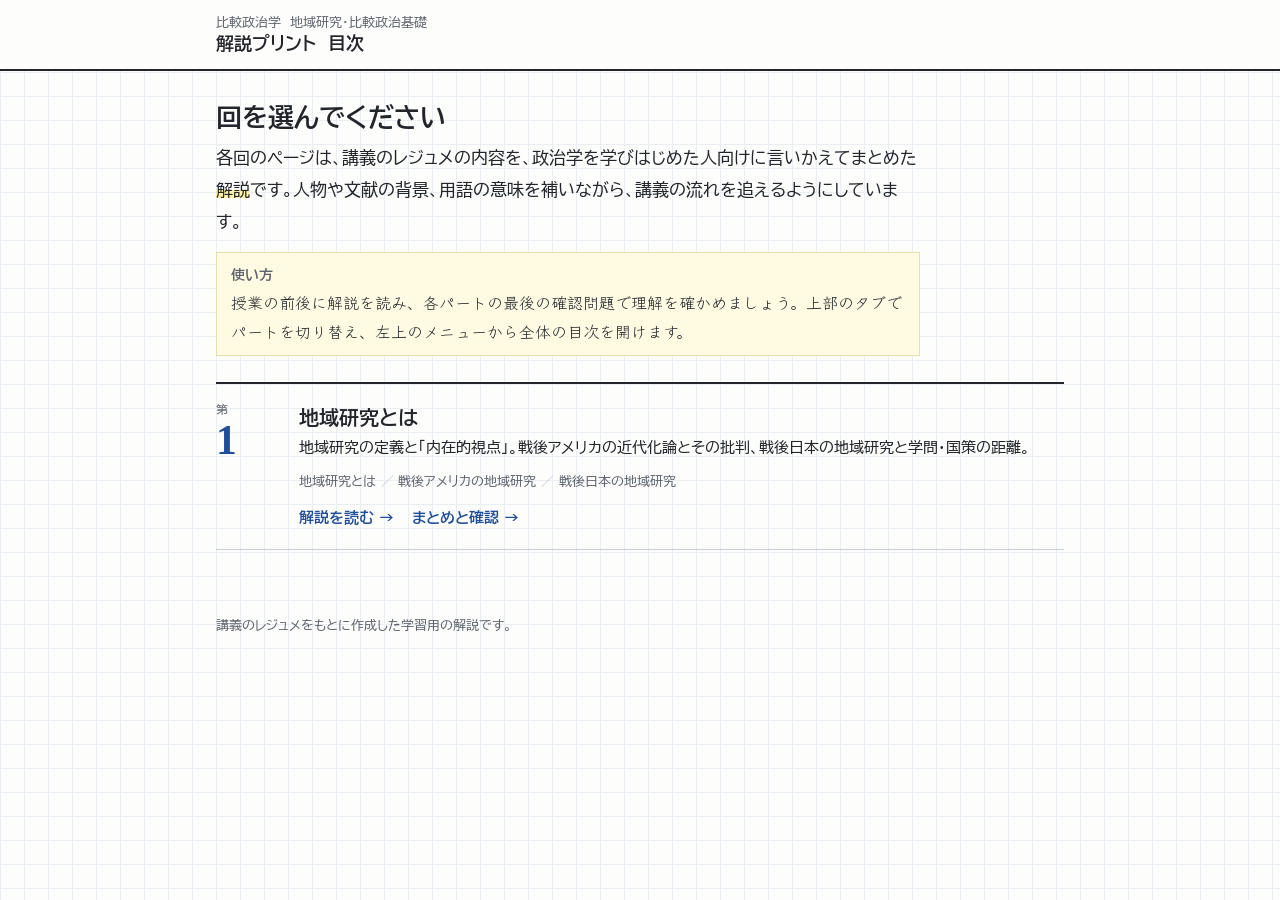
==== index.html @ 3d4bd662 "比較政治学のサイトを作成し、第1回の解説を追加 Co-Authored-By: Claude Opus 5.5 <noreply@anthropic.com> Claude-Session: http" ====
<!DOCTYPE html>
<html lang="ja">
<head>
<meta charset="utf-8">
<meta name="viewport" content="width=device-width, initial-scale=1">
<title>比較政治学　解説プリント　目次</title>
<link rel="preconnect" href="https://fonts.googleapis.com">
<link rel="preconnect" href="https://fonts.gstatic.com" crossorigin>
<link href="https://fonts.googleapis.com/css2?family=BIZ+UDPGothic:wght@400;700&family=Klee+One:wght@400;600&display=swap" rel="stylesheet">
<style>
/* 設計：各章と同じ方眼紙の講義プリント。ここは「目次のページ」として、罫線で区切った一覧にする */
:root{--paper:#fdfdfb;--grid:#e9eef3;--ink:#22252b;--sub:#5e6470;--line:#c9cfd8;--blue:#1f4e9c;--red:#c8361f;--marker:#fff1a6;--note:#fffbe3;
  --font-body:"BIZ UDPGothic","Hiragino Kaku Gothic ProN","Yu Gothic",Meiryo,sans-serif;--font-hand:"Klee One","Hiragino Maru Gothic ProN","Yu Gothic",sans-serif;--font-math:"Times New Roman",Times,serif}
*{box-sizing:border-box}
html,body{margin:0}
body{background-color:var(--paper);background-image:linear-gradient(var(--grid) 1px,transparent 1px),linear-gradient(90deg,var(--grid) 1px,transparent 1px);background-size:24px 24px;
  color:var(--ink);font-family:var(--font-body);font-size:17px;line-height:1.9;-webkit-text-size-adjust:100%}
a{color:var(--blue)}
:focus-visible{outline:2px solid var(--blue);outline-offset:2px}
.bar{border-bottom:2px solid var(--ink);background:var(--paper)}
.bar-in{max-width:880px;margin:0 auto;padding:14px 16px 12px;line-height:1.4}
.bar small{display:block;color:var(--sub);font-size:.8rem}
.bar b{font-size:1.1rem}
main{max-width:880px;margin:0 auto;padding:28px 16px 64px}
h1{font-size:1.65rem;line-height:1.4;margin:0 0 6px}
.lead{margin:0 0 6px;max-width:44rem}
.mk{background:linear-gradient(transparent 55%,var(--marker) 55%)}
.memo{font-family:var(--font-hand);background:var(--note);border:1px solid #e8dfae;padding:10px 14px;margin:14px 0 26px;max-width:44rem;font-size:1rem;line-height:1.8}
.memo b{font-family:var(--font-body);font-size:.85rem;color:var(--sub);display:block}
ol.toc{list-style:none;margin:0;padding:0;border-top:2px solid var(--ink)}
ol.toc>li{display:grid;grid-template-columns:4.2rem 1fr;gap:0 16px;padding:18px 0 16px;border-bottom:1px solid var(--line)}
.no{font-family:var(--font-math);font-size:2.6rem;line-height:1;color:var(--blue);font-weight:700;padding-top:2px}
.no small{display:block;font-family:var(--font-body);font-size:.72rem;color:var(--sub);font-weight:400;margin-bottom:4px}
.ch h2{margin:0;font-size:1.25rem;line-height:1.5}
.ch h2 a{color:var(--ink);text-decoration:none;border-bottom:2px solid transparent}
.ch h2 a:hover{border-bottom-color:var(--blue)}
.ch .about{margin:2px 0 6px;font-size:.95rem}
.parts{margin:0 0 10px;padding:0;list-style:none;display:flex;flex-wrap:wrap;gap:2px 0;font-size:.82rem;color:var(--sub)}
.parts li:not(:last-child)::after{content:"／";margin:0 .35em;color:var(--line)}
.links{display:flex;flex-wrap:wrap;gap:8px 18px;font-size:.93rem}
.links a{text-decoration:none;font-weight:700}
.links a:hover{text-decoration:underline}
.links .kadai{color:var(--red)}
.links .word{color:var(--ink);font-weight:400}
.links .word::before{content:"W";display:inline-block;font-family:var(--font-math);font-weight:700;font-size:.78rem;border:1.5px solid var(--ink);padding:0 4px;margin-right:6px;line-height:1.3}
@media (max-width:560px){ol.toc>li{grid-template-columns:3rem 1fr;gap:0 10px}.no{font-size:2rem}}
footer{max-width:880px;margin:0 auto;padding:0 16px 40px;font-size:.8rem;color:var(--sub)}
</style>
</head>
<body>
<header class="bar"><div class="bar-in"><small>比較政治学　地域研究・比較政治基礎</small><b>解説プリント　目次</b></div></header>
<main>
<h1>回を選んでください</h1>
<p class="lead">各回のページは、講義のレジュメの内容を、政治学を学びはじめた人向けに言いかえてまとめた<span class="mk">解説</span>です。人物や文献の背景、用語の意味を補いながら、講義の流れを追えるようにしています。</p>
<div class="memo"><b>使い方</b>授業の前後に解説を読み、各パートの最後の確認問題で理解を確かめましょう。上部のタブでパートを切り替え、左上のメニューから全体の目次を開けます。</div>

<ol class="toc">
<li><div class="no"><small>第</small>1</div><div class="ch">
  <h2><a href="ch01/">地域研究とは</a></h2>
  <p class="about">地域研究の定義と「内在的視点」。戦後アメリカの近代化論とその批判、戦後日本の地域研究と学問・国策の距離。</p>
  <ul class="parts"><li>地域研究とは</li><li>戦後アメリカの地域研究</li><li>戦後日本の地域研究</li></ul>
  <div class="links"><a href="ch01/">解説を読む →</a><a href="ch01/#matome">まとめと確認 →</a></div>
</div></li>
</ol>
</main>
<footer>講義のレジュメをもとに作成した学習用の解説です。</footer>
</body>
</html>
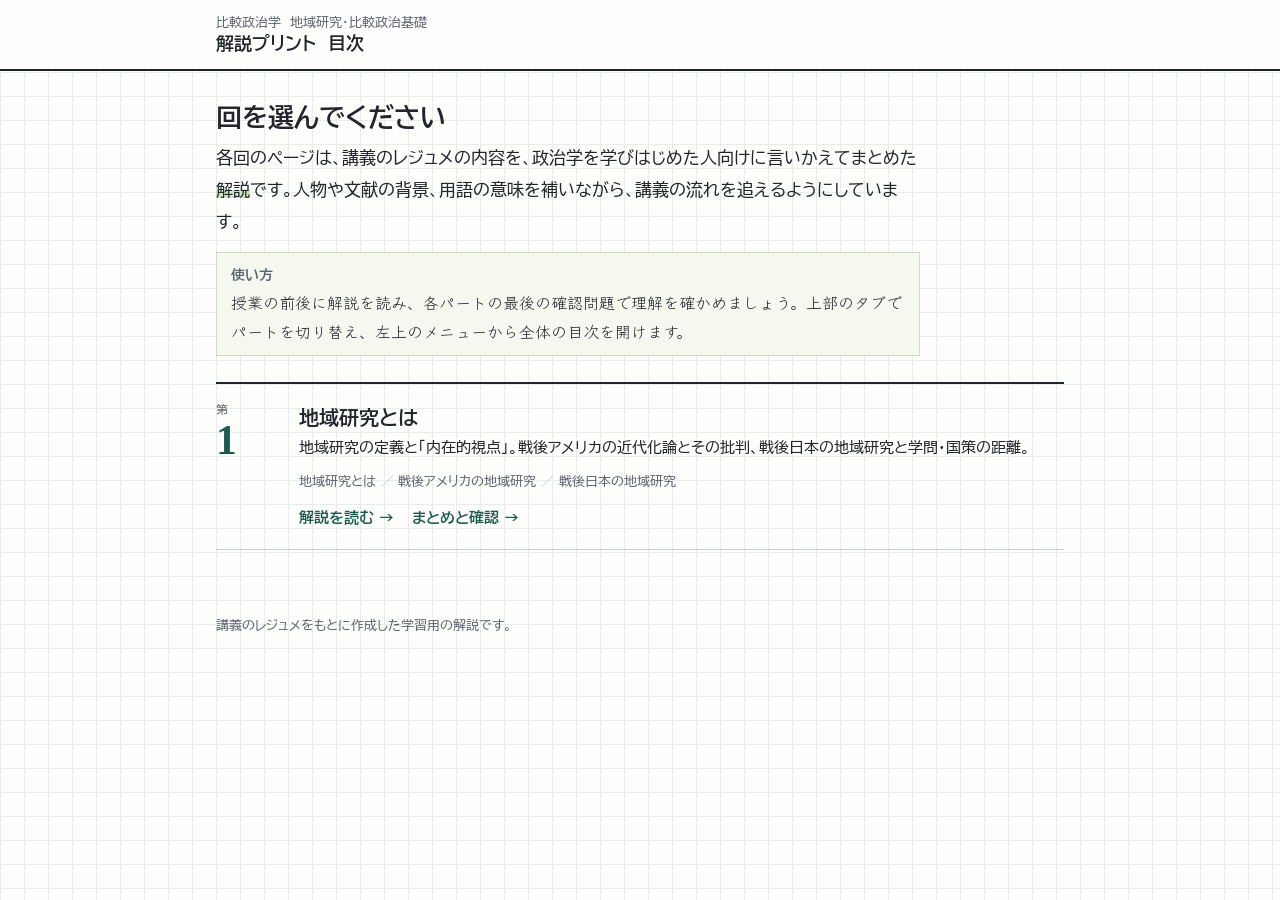
==== commit b78b3995: "配色を深緑・琥珀・若草に変更 Co-Authored-By: Claude Opus 5.5 <noreply@anthropic.com> Claude-Session: https://claud" ====
--- a/index.html
+++ b/index.html
@@ -9,7 +9,7 @@
 <link href="https://fonts.googleapis.com/css2?family=BIZ+UDPGothic:wght@400;700&family=Klee+One:wght@400;600&display=swap" rel="stylesheet">
 <style>
 /* 設計：各章と同じ方眼紙の講義プリント。ここは「目次のページ」として、罫線で区切った一覧にする */
-:root{--paper:#fdfdfb;--grid:#e9eef3;--ink:#22252b;--sub:#5e6470;--line:#c9cfd8;--blue:#1f4e9c;--red:#c8361f;--marker:#fff1a6;--note:#fffbe3;
+:root{--paper:#fdfdfb;--grid:#e7ede8;--ink:#22252b;--sub:#5e6470;--line:#c9cfd8;--blue:#1e5b4f;--red:#b0601c;--marker:#cce6b8;--note:#f5f8ee;
   --font-body:"BIZ UDPGothic","Hiragino Kaku Gothic ProN","Yu Gothic",Meiryo,sans-serif;--font-hand:"Klee One","Hiragino Maru Gothic ProN","Yu Gothic",sans-serif;--font-math:"Times New Roman",Times,serif}
 *{box-sizing:border-box}
 html,body{margin:0}
@@ -25,7 +25,7 @@
 h1{font-size:1.65rem;line-height:1.4;margin:0 0 6px}
 .lead{margin:0 0 6px;max-width:44rem}
 .mk{background:linear-gradient(transparent 55%,var(--marker) 55%)}
-.memo{font-family:var(--font-hand);background:var(--note);border:1px solid #e8dfae;padding:10px 14px;margin:14px 0 26px;max-width:44rem;font-size:1rem;line-height:1.8}
+.memo{font-family:var(--font-hand);background:var(--note);border:1px solid #cbdbbd;padding:10px 14px;margin:14px 0 26px;max-width:44rem;font-size:1rem;line-height:1.8}
 .memo b{font-family:var(--font-body);font-size:.85rem;color:var(--sub);display:block}
 ol.toc{list-style:none;margin:0;padding:0;border-top:2px solid var(--ink)}
 ol.toc>li{display:grid;grid-template-columns:4.2rem 1fr;gap:0 16px;padding:18px 0 16px;border-bottom:1px solid var(--line)}
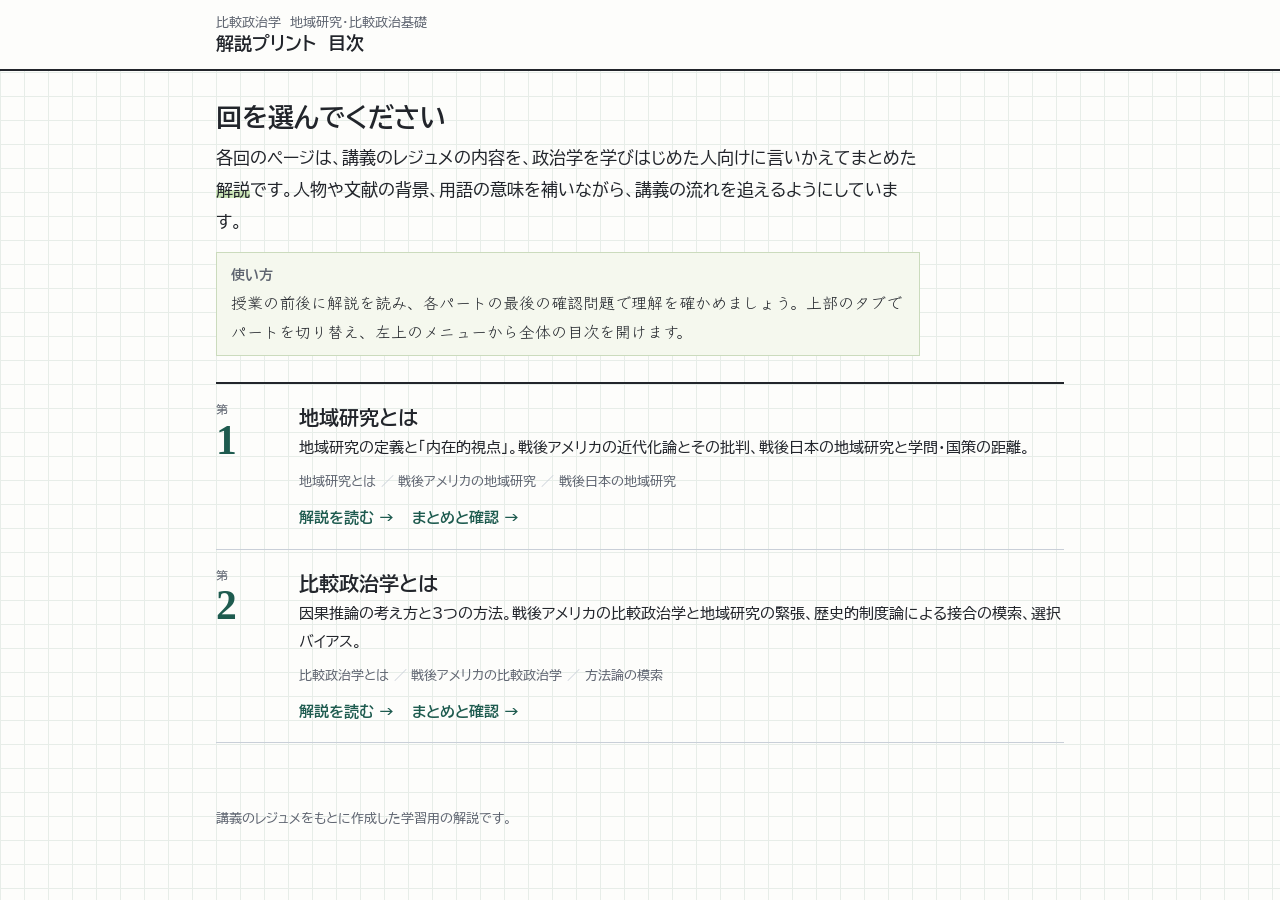
==== commit dac87351: "第2回の解説を追加 Co-Authored-By: Claude Opus 5.5 <noreply@anthropic.com> Claude-Session: https://claude.ai/" ====
--- a/index.html
+++ b/index.html
@@ -61,6 +61,12 @@
   <ul class="parts"><li>地域研究とは</li><li>戦後アメリカの地域研究</li><li>戦後日本の地域研究</li></ul>
   <div class="links"><a href="ch01/">解説を読む →</a><a href="ch01/#matome">まとめと確認 →</a></div>
 </div></li>
+<li><div class="no"><small>第</small>2</div><div class="ch">
+  <h2><a href="ch02/">比較政治学とは</a></h2>
+  <p class="about">因果推論の考え方と3つの方法。戦後アメリカの比較政治学と地域研究の緊張、歴史的制度論による接合の模索、選択バイアス。</p>
+  <ul class="parts"><li>比較政治学とは</li><li>戦後アメリカの比較政治学</li><li>方法論の模索</li></ul>
+  <div class="links"><a href="ch02/">解説を読む →</a><a href="ch02/#matome">まとめと確認 →</a></div>
+</div></li>
 </ol>
 </main>
 <footer>講義のレジュメをもとに作成した学習用の解説です。</footer>
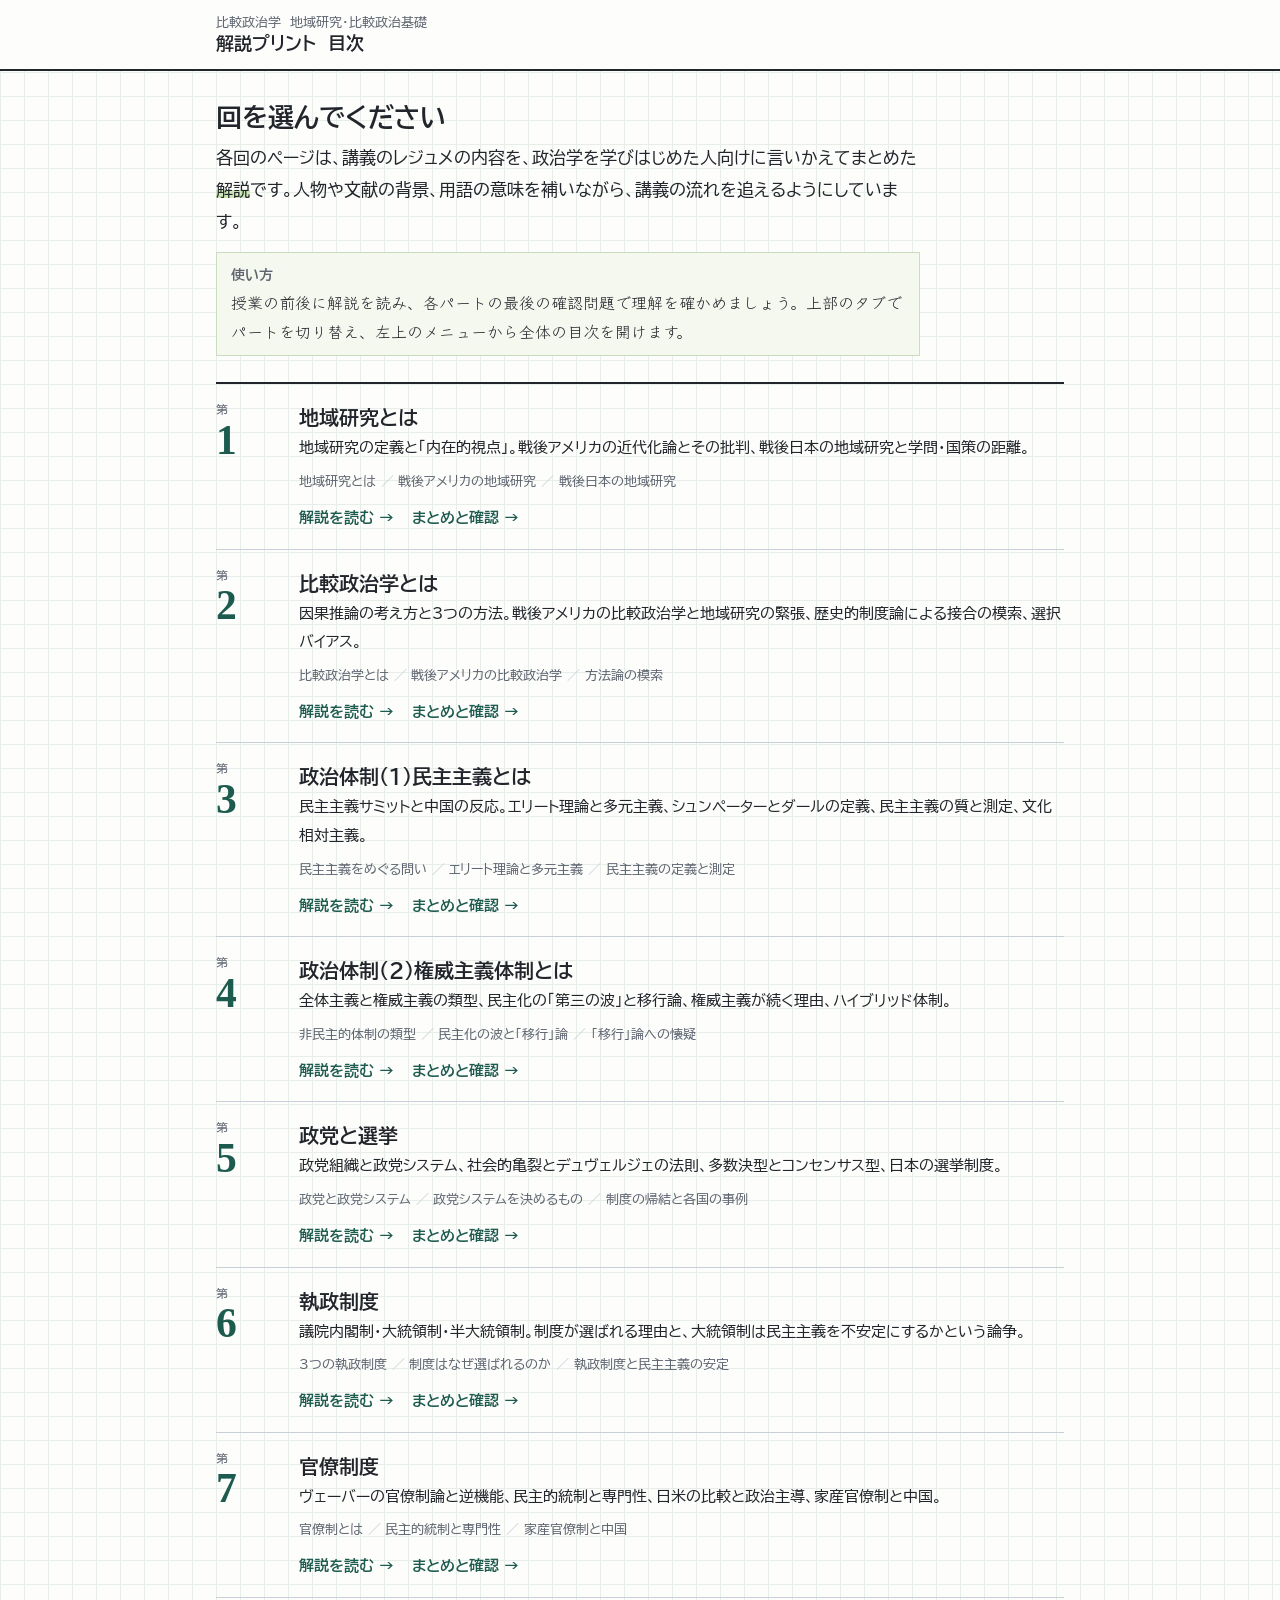
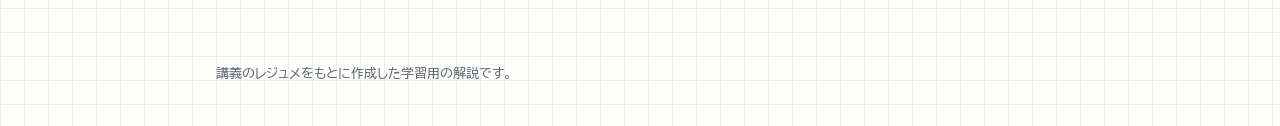
==== commit 2fdc571d: "第3回〜第7回の解説を追加 Co-Authored-By: Claude Opus 5.5 <noreply@anthropic.com> Claude-Session: https://claude" ====
--- a/index.html
+++ b/index.html
@@ -67,6 +67,36 @@
   <ul class="parts"><li>比較政治学とは</li><li>戦後アメリカの比較政治学</li><li>方法論の模索</li></ul>
   <div class="links"><a href="ch02/">解説を読む →</a><a href="ch02/#matome">まとめと確認 →</a></div>
 </div></li>
+<li><div class="no"><small>第</small>3</div><div class="ch">
+  <h2><a href="ch03/">政治体制（1）民主主義とは</a></h2>
+  <p class="about">民主主義サミットと中国の反応。エリート理論と多元主義、シュンペーターとダールの定義、民主主義の質と測定、文化相対主義。</p>
+  <ul class="parts"><li>民主主義をめぐる問い</li><li>エリート理論と多元主義</li><li>民主主義の定義と測定</li></ul>
+  <div class="links"><a href="ch03/">解説を読む →</a><a href="ch03/#matome">まとめと確認 →</a></div>
+</div></li>
+<li><div class="no"><small>第</small>4</div><div class="ch">
+  <h2><a href="ch04/">政治体制（2）権威主義体制とは</a></h2>
+  <p class="about">全体主義と権威主義の類型、民主化の「第三の波」と移行論、権威主義が続く理由、ハイブリッド体制。</p>
+  <ul class="parts"><li>非民主的体制の類型</li><li>民主化の波と「移行」論</li><li>「移行」論への懐疑</li></ul>
+  <div class="links"><a href="ch04/">解説を読む →</a><a href="ch04/#matome">まとめと確認 →</a></div>
+</div></li>
+<li><div class="no"><small>第</small>5</div><div class="ch">
+  <h2><a href="ch05/">政党と選挙</a></h2>
+  <p class="about">政党組織と政党システム、社会的亀裂とデュヴェルジェの法則、多数決型とコンセンサス型、日本の選挙制度。</p>
+  <ul class="parts"><li>政党と政党システム</li><li>政党システムを決めるもの</li><li>制度の帰結と各国の事例</li></ul>
+  <div class="links"><a href="ch05/">解説を読む →</a><a href="ch05/#matome">まとめと確認 →</a></div>
+</div></li>
+<li><div class="no"><small>第</small>6</div><div class="ch">
+  <h2><a href="ch06/">執政制度</a></h2>
+  <p class="about">議院内閣制・大統領制・半大統領制。制度が選ばれる理由と、大統領制は民主主義を不安定にするかという論争。</p>
+  <ul class="parts"><li>3つの執政制度</li><li>制度はなぜ選ばれるのか</li><li>執政制度と民主主義の安定</li></ul>
+  <div class="links"><a href="ch06/">解説を読む →</a><a href="ch06/#matome">まとめと確認 →</a></div>
+</div></li>
+<li><div class="no"><small>第</small>7</div><div class="ch">
+  <h2><a href="ch07/">官僚制度</a></h2>
+  <p class="about">ヴェーバーの官僚制論と逆機能、民主的統制と専門性、日米の比較と政治主導、家産官僚制と中国。</p>
+  <ul class="parts"><li>官僚制とは</li><li>民主的統制と専門性</li><li>家産官僚制と中国</li></ul>
+  <div class="links"><a href="ch07/">解説を読む →</a><a href="ch07/#matome">まとめと確認 →</a></div>
+</div></li>
 </ol>
 </main>
 <footer>講義のレジュメをもとに作成した学習用の解説です。</footer>
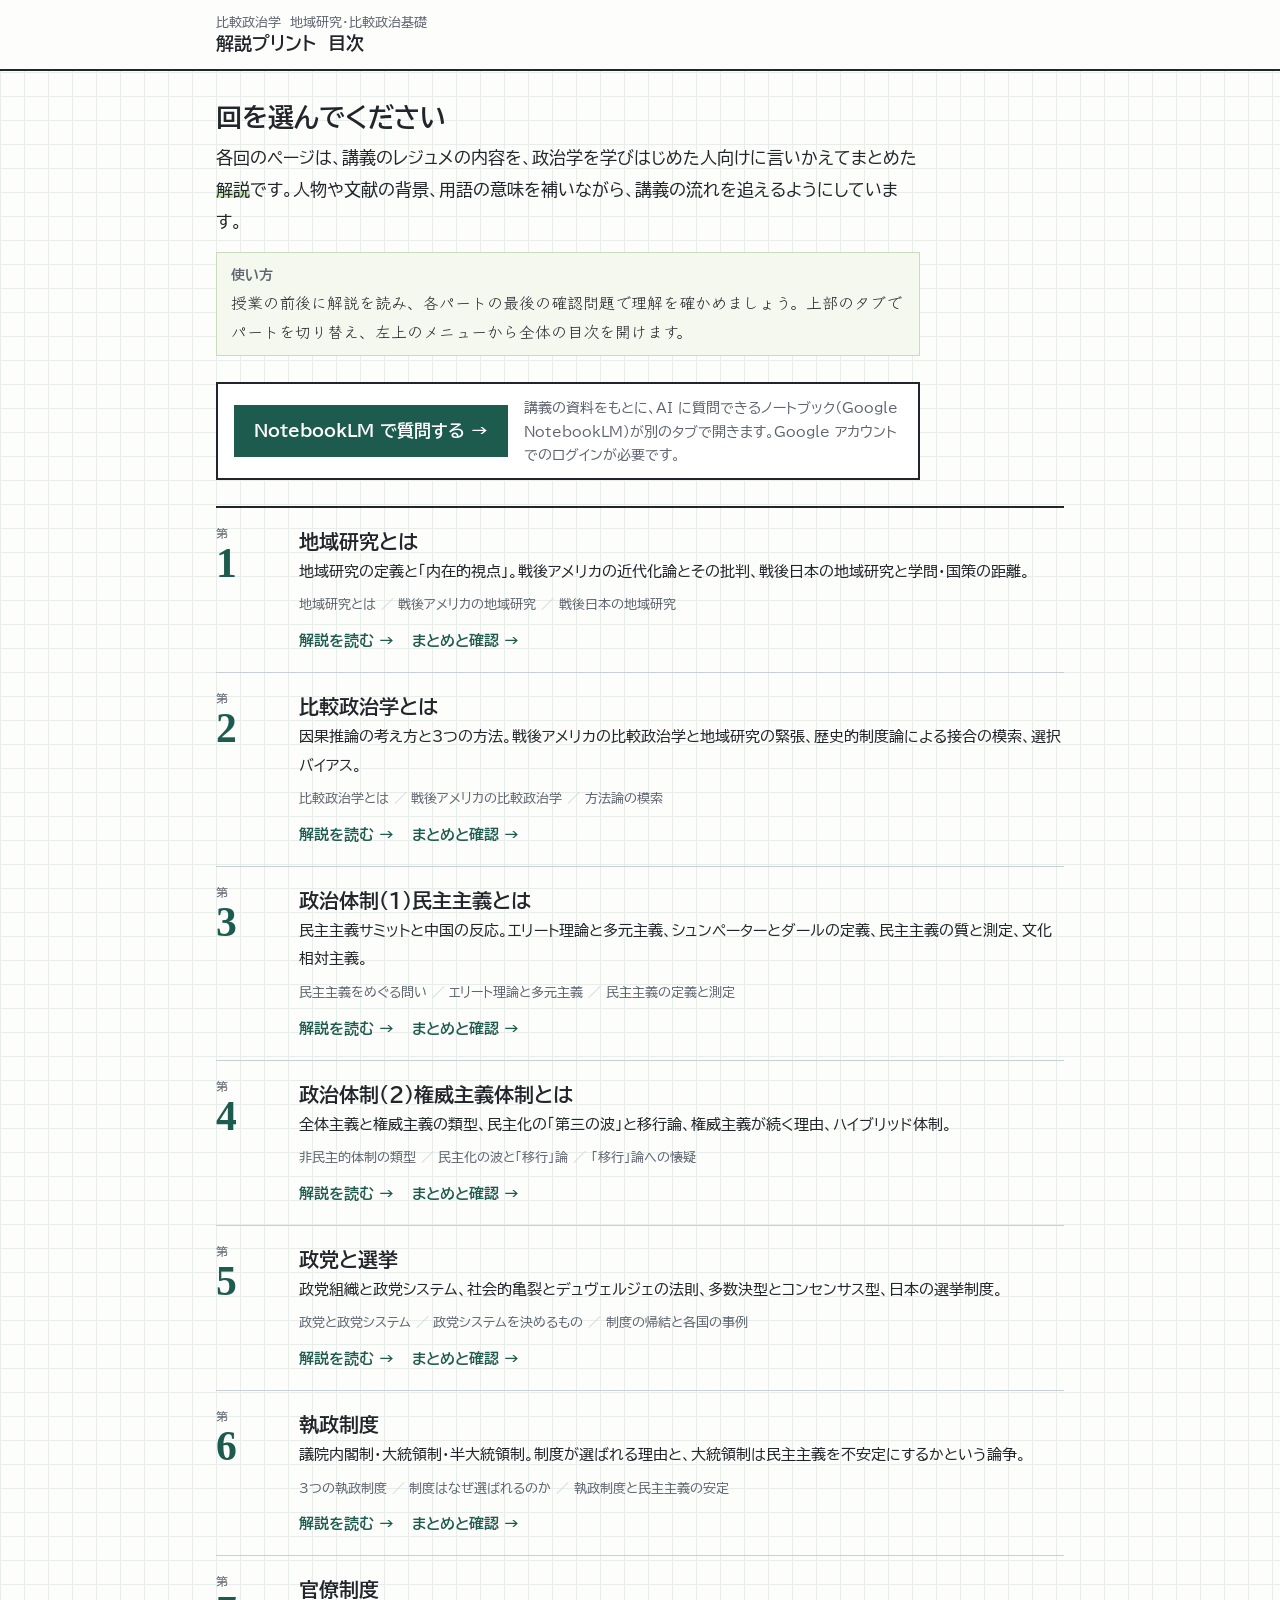
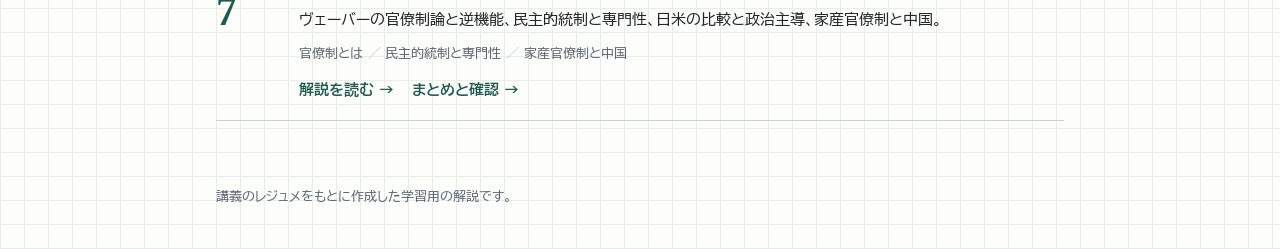
==== commit 5f020541: "トップページに NotebookLM へのリンクを追加 Co-Authored-By: Claude Opus 5.5 <noreply@anthropic.com> Claude-Session: " ====
--- a/index.html
+++ b/index.html
@@ -45,6 +45,10 @@
 .links .word::before{content:"W";display:inline-block;font-family:var(--font-math);font-weight:700;font-size:.78rem;border:1.5px solid var(--ink);padding:0 4px;margin-right:6px;line-height:1.3}
 @media (max-width:560px){ol.toc>li{grid-template-columns:3rem 1fr;gap:0 10px}.no{font-size:2rem}}
 footer{max-width:880px;margin:0 auto;padding:0 16px 40px;font-size:.8rem;color:var(--sub)}
+.nlm{display:flex;flex-wrap:wrap;align-items:center;gap:8px 16px;border:2px solid var(--ink);background:#fff;padding:12px 16px;margin:0 0 26px;max-width:44rem}
+.nlm a{display:inline-block;background:var(--blue);color:#fff;text-decoration:none;font-weight:700;padding:8px 18px;border:2px solid var(--blue)}
+.nlm a:hover{background:#fff;color:var(--blue)}
+.nlm p{margin:0;font-size:.9rem;color:var(--sub);line-height:1.6;flex:1 1 16rem}
 </style>
 </head>
 <body>
@@ -53,6 +57,8 @@
 <h1>回を選んでください</h1>
 <p class="lead">各回のページは、講義のレジュメの内容を、政治学を学びはじめた人向けに言いかえてまとめた<span class="mk">解説</span>です。人物や文献の背景、用語の意味を補いながら、講義の流れを追えるようにしています。</p>
 <div class="memo"><b>使い方</b>授業の前後に解説を読み、各パートの最後の確認問題で理解を確かめましょう。上部のタブでパートを切り替え、左上のメニューから全体の目次を開けます。</div>
+
+<div class="nlm"><a href="https://notebooklm.google.com/notebook/bc440ad9-7f8f-493b-9296-72222789f859" target="_blank" rel="noopener">NotebookLM で質問する →</a><p>講義の資料をもとに、AI に質問できるノートブック（Google NotebookLM）が別のタブで開きます。Google アカウントでのログインが必要です。</p></div>
 
 <ol class="toc">
 <li><div class="no"><small>第</small>1</div><div class="ch">
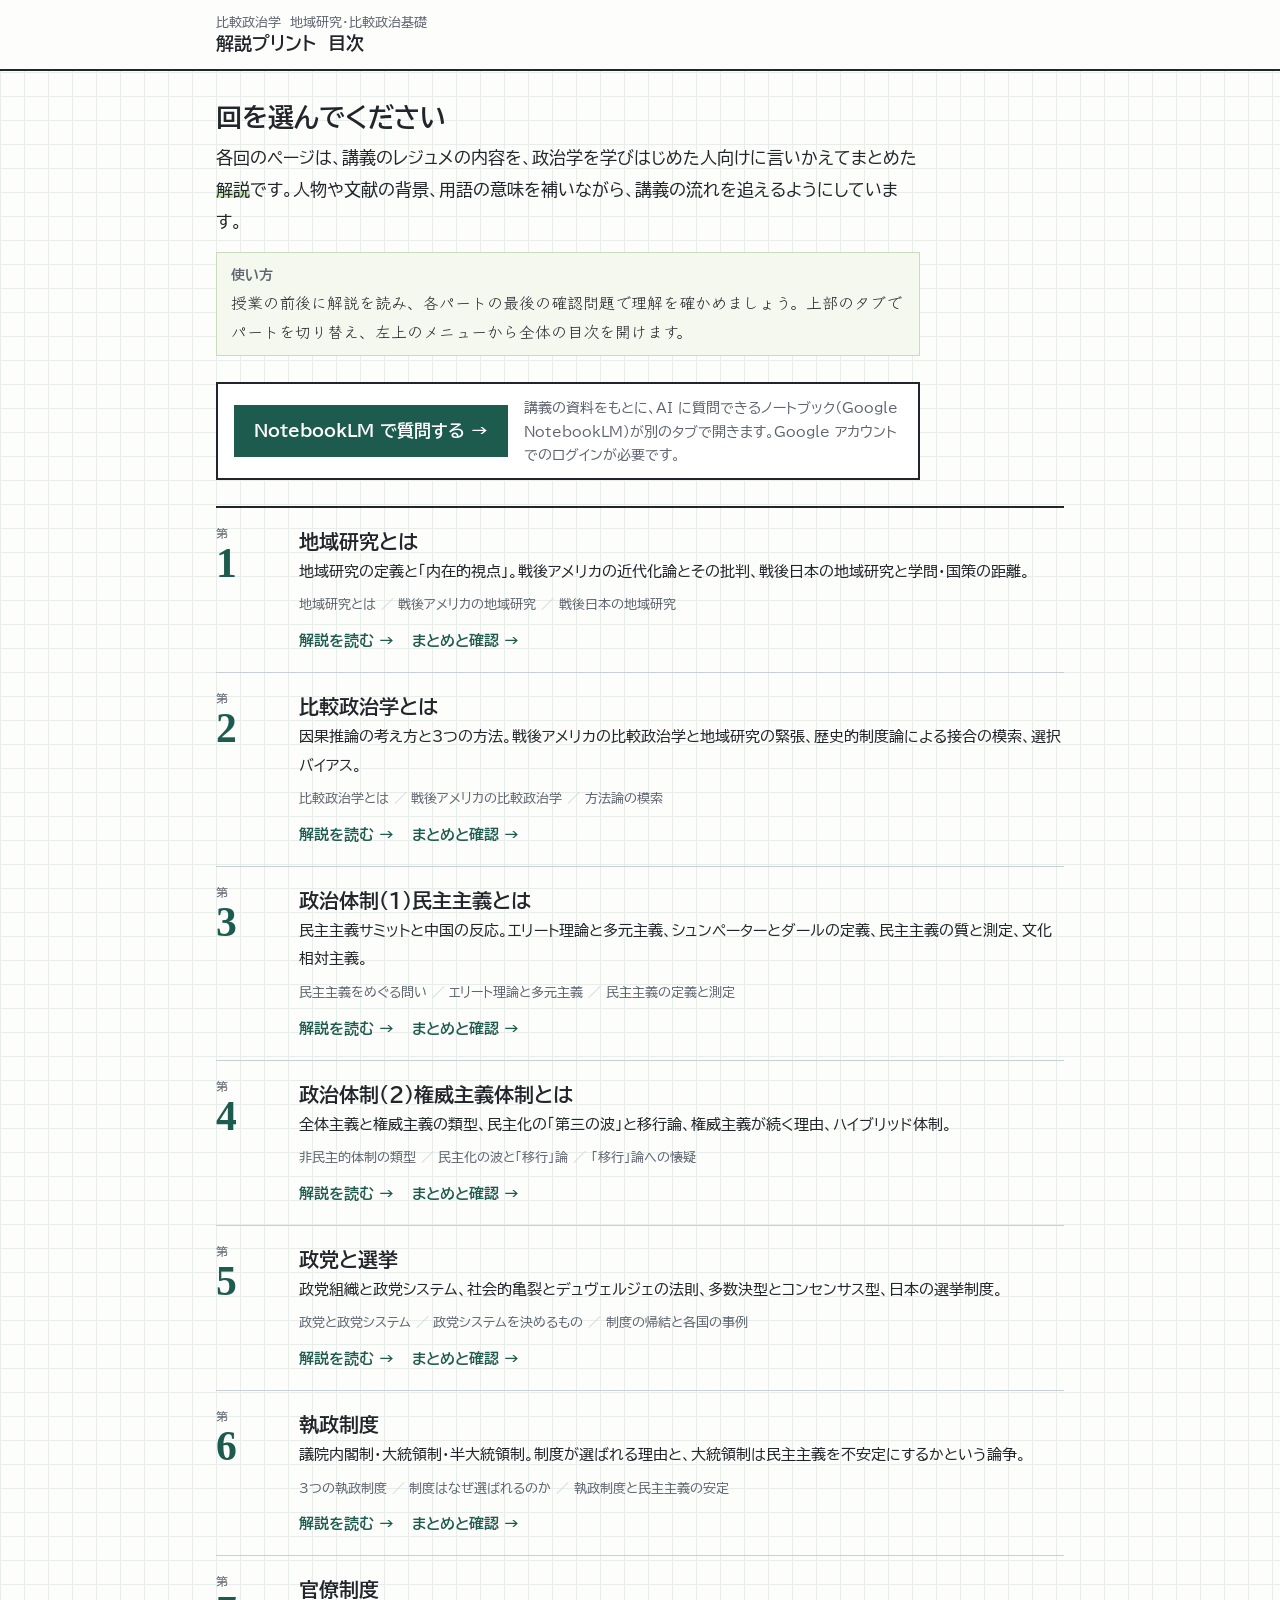
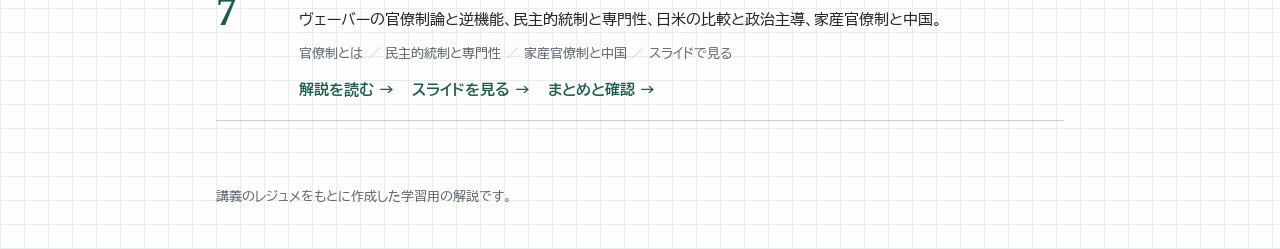
==== commit 9513f366: "第7回にスライドのパートを追加 Co-Authored-By: Claude Opus 5.5 <noreply@anthropic.com> Claude-Session: https://clau" ====
--- a/index.html
+++ b/index.html
@@ -100,8 +100,8 @@
 <li><div class="no"><small>第</small>7</div><div class="ch">
   <h2><a href="ch07/">官僚制度</a></h2>
   <p class="about">ヴェーバーの官僚制論と逆機能、民主的統制と専門性、日米の比較と政治主導、家産官僚制と中国。</p>
-  <ul class="parts"><li>官僚制とは</li><li>民主的統制と専門性</li><li>家産官僚制と中国</li></ul>
-  <div class="links"><a href="ch07/">解説を読む →</a><a href="ch07/#matome">まとめと確認 →</a></div>
+  <ul class="parts"><li>官僚制とは</li><li>民主的統制と専門性</li><li>家産官僚制と中国</li><li>スライドで見る</li></ul>
+  <div class="links"><a href="ch07/">解説を読む →</a><a href="ch07/#slide">スライドを見る →</a><a href="ch07/#matome">まとめと確認 →</a></div>
 </div></li>
 </ol>
 </main>
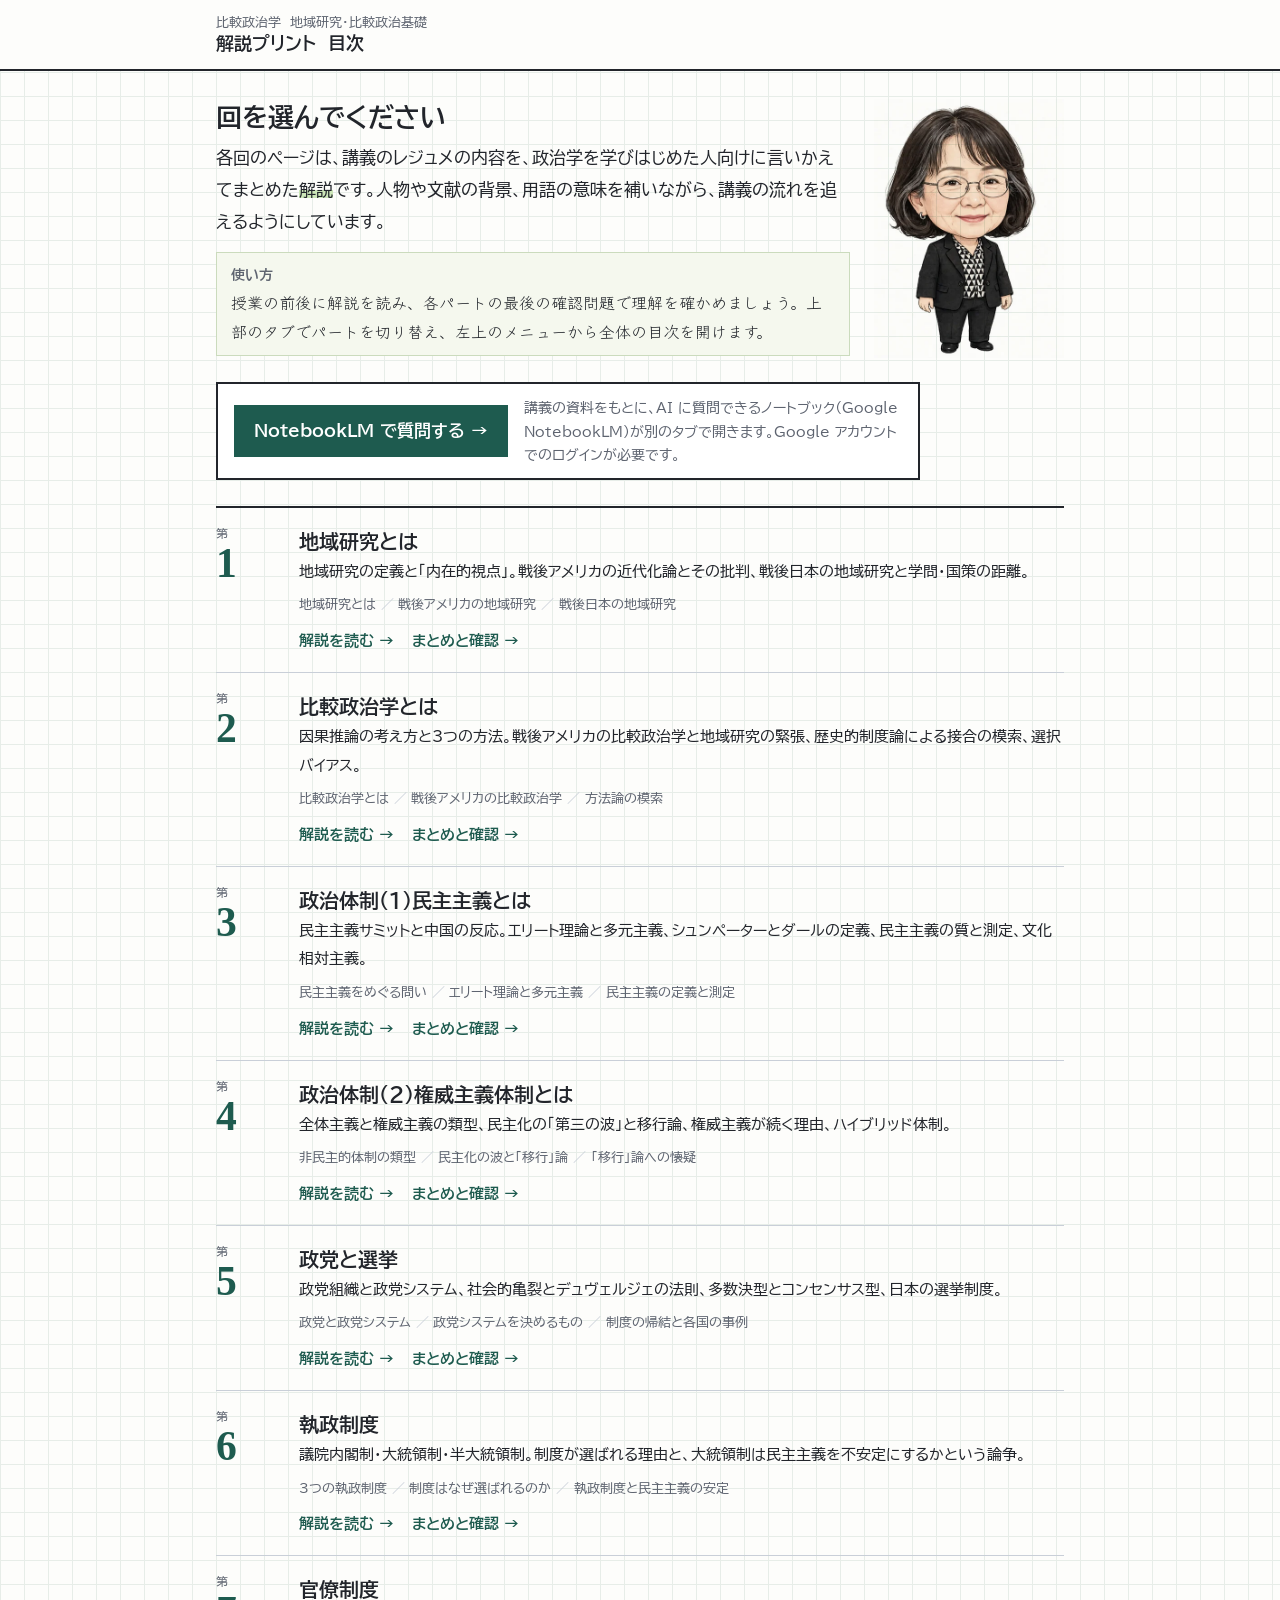
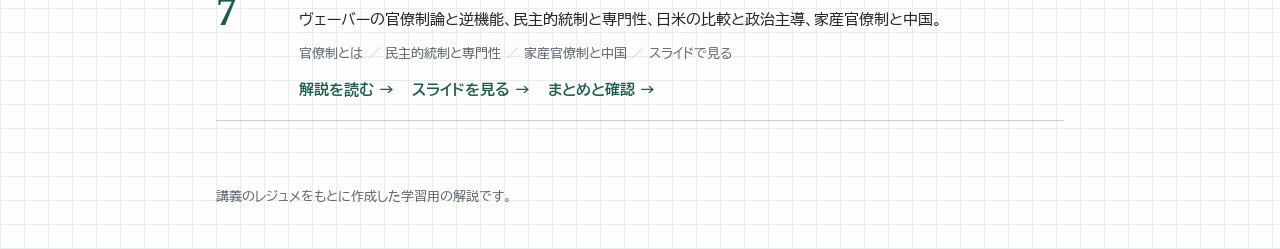
==== commit 7bc7be04: "トップページに先生のイラストを追加 Co-Authored-By: Claude Opus 5.5 <noreply@anthropic.com> Claude-Session: https://cl" ====
--- a/index.html
+++ b/index.html
@@ -49,14 +49,20 @@
 .nlm a{display:inline-block;background:var(--blue);color:#fff;text-decoration:none;font-weight:700;padding:8px 18px;border:2px solid var(--blue)}
 .nlm a:hover{background:#fff;color:var(--blue)}
 .nlm p{margin:0;font-size:.9rem;color:var(--sub);line-height:1.6;flex:1 1 16rem}
+.hero{display:grid;grid-template-columns:1fr 190px;gap:8px 24px;align-items:end}
+.hero figure{margin:0;align-self:start}
+.hero img{width:190px;height:auto;display:block;mix-blend-mode:multiply}
+@media (max-width:640px){.hero{grid-template-columns:1fr 110px}.hero img{width:110px}}
 </style>
 </head>
 <body>
 <header class="bar"><div class="bar-in"><small>比較政治学　地域研究・比較政治基礎</small><b>解説プリント　目次</b></div></header>
 <main>
+<div class="hero"><div>
 <h1>回を選んでください</h1>
 <p class="lead">各回のページは、講義のレジュメの内容を、政治学を学びはじめた人向けに言いかえてまとめた<span class="mk">解説</span>です。人物や文献の背景、用語の意味を補いながら、講義の流れを追えるようにしています。</p>
 <div class="memo"><b>使い方</b>授業の前後に解説を読み、各パートの最後の確認問題で理解を確かめましょう。上部のタブでパートを切り替え、左上のメニューから全体の目次を開けます。</div>
+</div><figure><img src="img/sensei.webp" alt="講義担当の先生のイラスト" width="420" height="574"></figure></div>
 
 <div class="nlm"><a href="https://notebooklm.google.com/notebook/bc440ad9-7f8f-493b-9296-72222789f859" target="_blank" rel="noopener">NotebookLM で質問する →</a><p>講義の資料をもとに、AI に質問できるノートブック（Google NotebookLM）が別のタブで開きます。Google アカウントでのログインが必要です。</p></div>
 
